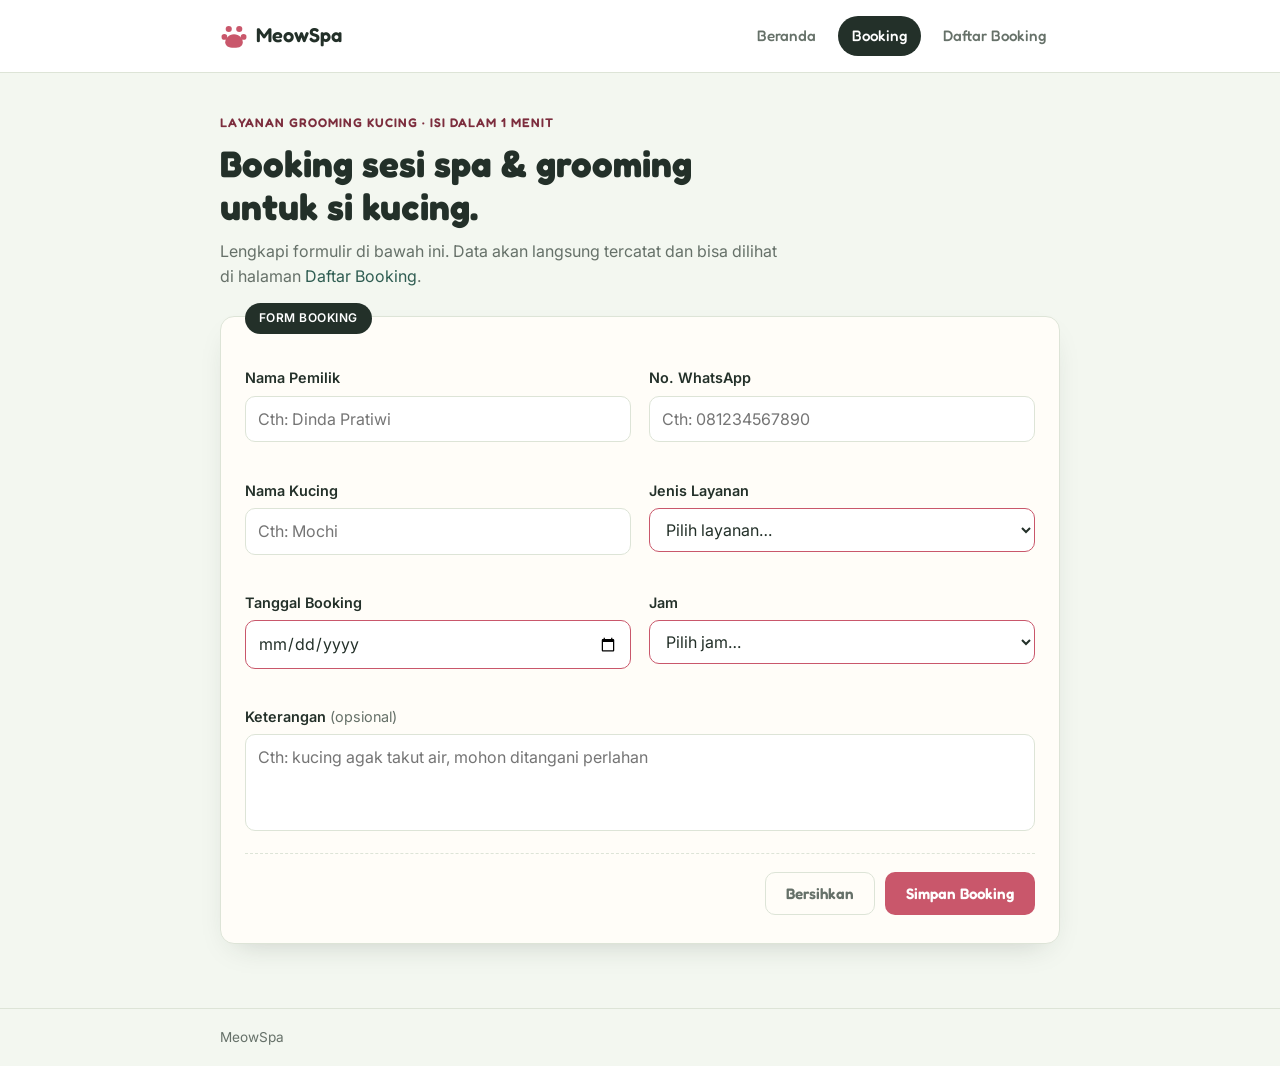
==== booking.html @ ca661186 "First Commit" ====
<!DOCTYPE html>
<html lang="id">
<head>
  <meta charset="UTF-8" />
  <meta name="viewport" content="width=device-width, initial-scale=1.0" />
  <title>Booking &mdash; MeowSpa</title>
  <link rel="preconnect" href="https://fonts.googleapis.com" />
  <link href="https://fonts.googleapis.com/css2?family=Fredoka:wght@500;600;700&family=Inter:wght@400;500;600&family=IBM+Plex+Mono:wght@500&display=swap" rel="stylesheet" />
  <link rel="stylesheet" href="css/style.css" />
</head>
<body>
  <header class="site-header">
    <div class="container header-inner">
      <a href="index.html" class="logo">
        <span class="paw" aria-hidden="true">
          <svg viewBox="0 0 64 64" width="28" height="28" fill="currentColor">
            <circle cx="20" cy="16" r="7"/><circle cx="44" cy="16" r="7"/>
            <circle cx="10" cy="34" r="6.5"/><circle cx="54" cy="34" r="6.5"/>
            <path d="M32 28c12 0 20 9 20 18s-7 13-20 13-20-5-20-13 8-18 20-18z"/>
          </svg>
        </span>
        MeowSpa
      </a>
      <nav class="main-nav">
        <a href="index.html" class="nav-link">Beranda</a>
        <a href="booking.html" class="nav-link is-active">Booking</a>
        <a href="data.html" class="nav-link">Daftar Booking</a>
      </nav>
    </div>
  </header>

  <main class="container page">
    <section class="hero">
      <p class="eyebrow">Layanan grooming kucing &middot; isi dalam 1 menit</p>
      <h1>Booking sesi spa &amp; grooming untuk si kucing.</h1>
      <p class="hero-sub">Lengkapi formulir di bawah ini. Data akan langsung tercatat dan bisa dilihat di halaman <a href="data.html">Daftar Booking</a>.</p>
    </section>

    <section class="ticket">
      <div class="ticket-tab" aria-hidden="true">Form Booking</div>

      <form id="booking-form" class="booking-form" novalidate>
        <div id="form-alert" class="form-alert" role="alert" hidden></div>

        <div class="field-grid">
          <div class="field">
            <label for="namaPemilik">Nama Pemilik</label>
            <input type="text" id="namaPemilik" name="namaPemilik" placeholder="Cth: Dinda Pratiwi" required />
            <span class="field-error" data-for="namaPemilik"></span>
          </div>

          <div class="field">
            <label for="noHp">No. WhatsApp</label>
            <input type="tel" id="noHp" name="noHp" placeholder="Cth: 081234567890" pattern="[0-9+\s-]{8,15}" required />
            <span class="field-error" data-for="noHp"></span>
          </div>

          <div class="field">
            <label for="namaKucing">Nama Kucing</label>
            <input type="text" id="namaKucing" name="namaKucing" placeholder="Cth: Mochi" required />
            <span class="field-error" data-for="namaKucing"></span>
          </div>

          <div class="field">
            <label for="jenisLayanan">Jenis Layanan</label>
            <select id="jenisLayanan" name="jenisLayanan" required>
              <option value="" disabled selected>Pilih layanan&hellip;</option>
              <option value="Mandi Biasa">Mandi Biasa</option>
              <option value="Mandi + Sisir Bulu">Mandi + Sisir Bulu</option>
              <option value="Grooming Lengkap">Grooming Lengkap (mandi, potong kuku, sisir)</option>
              <option value="Cukur Bulu Penuh">Cukur Bulu Penuh</option>
              <option value="Spa &amp; Aromatherapy">Spa &amp; Aromatherapy</option>
            </select>
            <span class="field-error" data-for="jenisLayanan"></span>
          </div>

          <div class="field">
            <label for="tanggal">Tanggal Booking</label>
            <input type="date" id="tanggal" name="tanggal" required />
            <span class="field-error" data-for="tanggal"></span>
          </div>

          <div class="field">
            <label for="jam">Jam</label>
            <select id="jam" name="jam" required>
              <option value="" disabled selected>Pilih jam&hellip;</option>
              <option>09:00</option>
              <option>10:30</option>
              <option>12:00</option>
              <option>13:30</option>
              <option>15:00</option>
              <option>16:30</option>
            </select>
            <span class="field-error" data-for="jam"></span>
          </div>

          <div class="field field-wide">
            <label for="keterangan">Keterangan <span class="optional">(opsional)</span></label>
            <textarea id="keterangan" name="keterangan" rows="3" placeholder="Cth: kucing agak takut air, mohon ditangani perlahan"></textarea>
          </div>
        </div>

        <div class="form-actions">
          <button type="reset" class="btn btn-ghost">Bersihkan</button>
          <button type="submit" class="btn btn-primary">Simpan Booking</button>
        </div>
      </form>
    </section>
  </main>

  <footer class="site-footer">
    <div class="container">MeowSpa</div>
  </footer>

  <script src="js/script.js"></script>
</body>
</html>
---- css/style.css ----
/* =================================================================
   MeowSpa — design tokens
   ================================================================= */

:root {
  --bg: #f3f7f0;
  --paper: #fffdf8;
  --surface: #ffffff;
  --ink: #233029;
  --muted: #667169;
  --accent: #c9576b;
  --accent-ink: #7c2d3d;
  --pine: #2f5d52;
  --border: #dde4d7;
  --radius: 14px;
  --shadow: 0 12px 30px -16px rgba(35, 48, 41, 0.25);
}

* { box-sizing: border-box; }

html, body {
  margin: 0;
  padding: 0;
}

body {
  background: var(--bg);
  color: var(--ink);
  font-family: "Inter", system-ui, sans-serif;
  line-height: 1.55;
  -webkit-font-smoothing: antialiased;
}

h1, h2, .logo, .btn, .eyebrow, .nav-link {
  font-family: "Fredoka", "Inter", system-ui, sans-serif;
}

a {
  color: var(--pine);
  text-decoration: none;
}
a:hover { text-decoration: underline; }

.container {
  width: 100%;
  max-width: 880px;
  margin: 0 auto;
  padding: 0 20px;
}

:focus-visible {
  outline: 3px solid var(--accent);
  outline-offset: 2px;
  border-radius: 4px;
}

/* ---------- Animasi & transisi ---------- */
@keyframes fade-slide-up {
  from { opacity: 0; transform: translateY(14px); }
  to { opacity: 1; transform: translateY(0); }
}

@keyframes pop-in {
  0% { opacity: 0; transform: scale(0.9); }
  60% { opacity: 1; transform: scale(1.04); }
  100% { opacity: 1; transform: scale(1); }
}

@keyframes paw-wiggle {
  0%, 100% { transform: rotate(0deg); }
  25% { transform: rotate(-14deg); }
  50% { transform: rotate(10deg); }
  75% { transform: rotate(-6deg); }
}

@keyframes tab-pop {
  from { opacity: 0; transform: translateY(-6px) scale(0.92); }
  to { opacity: 1; transform: translateY(0) scale(1); }
}

@keyframes row-in {
  from { opacity: 0; transform: translateX(-8px); }
  to { opacity: 1; transform: translateX(0); }
}

@keyframes float-paw {
  0%, 100% { transform: translateY(0); }
  50% { transform: translateY(-6px); }
}

@keyframes fade-in {
  from { opacity: 0; }
  to { opacity: 1; }
}

@keyframes shake {
  10%, 90% { transform: translateX(-1px); }
  20%, 80% { transform: translateX(2px); }
  30%, 50%, 70% { transform: translateX(-4px); }
  40%, 60% { transform: translateX(4px); }
}

@media (prefers-reduced-motion: reduce) {
  *, *::before, *::after {
    animation-duration: 0.001ms !important;
    animation-iteration-count: 1 !important;
    transition-duration: 0.001ms !important;
    scroll-behavior: auto !important;
  }
}

/* ---------- Header ---------- */
.site-header {
  background: var(--surface);
  border-bottom: 1px solid var(--border);
}

.header-inner {
  display: flex;
  align-items: center;
  justify-content: space-between;
  flex-wrap: wrap;
  gap: 12px;
  padding-top: 16px;
  padding-bottom: 16px;
}

.logo {
  display: inline-flex;
  align-items: center;
  gap: 8px;
  font-weight: 600;
  font-size: 1.25rem;
  color: var(--ink);
}

.paw { color: var(--accent); display: inline-flex; transform-origin: 70% 90%; }
.paw-big { color: var(--border); }

.logo:hover .paw, .logo:focus-visible .paw {
  animation: paw-wiggle 0.5s ease-in-out;
}

.main-nav {
  display: flex;
  gap: 8px;
}

.nav-link {
  padding: 8px 14px;
  border-radius: 999px;
  color: var(--muted);
  font-weight: 500;
  font-size: 0.95rem;
  transition: background 0.15s ease, transform 0.12s ease;
}
.nav-link:hover { text-decoration: none; background: var(--bg); }
.nav-link:active { transform: scale(0.95); }
.nav-link.is-active {
  background: var(--ink);
  color: #fff;
}

/* ---------- Page / Hero ---------- */
.page { padding: 40px 20px 64px; }

.page > * {
  animation: fade-slide-up 0.55s cubic-bezier(0.22, 1, 0.36, 1) both;
}
.page > *:nth-child(1) { animation-delay: 0s; }
.page > *:nth-child(2) { animation-delay: 0.08s; }
.page > *:nth-child(3) { animation-delay: 0.16s; }
.page > *:nth-child(4) { animation-delay: 0.24s; }

.hero { max-width: 560px; margin-bottom: 28px; }
.hero-compact { margin-bottom: 20px; }

.eyebrow {
  text-transform: uppercase;
  letter-spacing: 0.08em;
  font-size: 0.78rem;
  font-weight: 600;
  color: var(--accent-ink);
  margin: 0 0 10px;
}

.hero h1 {
  font-size: clamp(1.6rem, 4vw, 2.3rem);
  line-height: 1.18;
  margin: 0 0 10px;
}

.hero-sub { color: var(--muted); margin: 0; }

/* ---------- Homepage: hero ---------- */
.hero-home { max-width: 600px; margin-bottom: 56px; }

.hero-home h1 { font-size: clamp(1.8rem, 4.4vw, 2.6rem); }

.hero-actions {
  display: flex;
  flex-wrap: wrap;
  gap: 12px;
  margin-top: 22px;
}

.highlights {
  list-style: none;
  display: flex;
  flex-wrap: wrap;
  gap: 10px 22px;
  padding: 0;
  margin: 26px 0 0;
}

.highlights li {
  display: flex;
  align-items: center;
  gap: 7px;
  font-size: 0.88rem;
  color: var(--muted);
}

.highlights .paw { width: 16px; height: 16px; }

/* ---------- Homepage: sections ---------- */
.section { margin-bottom: 56px; }

.section-head { max-width: 480px; margin-bottom: 22px; }
.section-head h2 { font-size: clamp(1.3rem, 3vw, 1.7rem); margin: 0; }

/* ---------- Homepage:  grid ---------- */
.services-grid {
  display: grid;
  grid-template-columns: repeat(auto-fit, minmax(200px, 1fr));
  gap: 16px;
}

.services-grid .service-card {
  animation: fade-slide-up 0.5s cubic-bezier(0.22, 1, 0.36, 1) both;
}
.services-grid .service-card:nth-child(1) { animation-delay: 0.05s; }
.services-grid .service-card:nth-child(2) { animation-delay: 0.1s; }
.services-grid .service-card:nth-child(3) { animation-delay: 0.15s; }
.services-grid .service-card:nth-child(4) { animation-delay: 0.2s; }
.services-grid .service-card:nth-child(5) { animation-delay: 0.25s; }

.service-card {
  background: var(--surface);
  border: 1px solid var(--border);
  border-radius: var(--radius);
  padding: 20px;
  transition: transform 0.2s ease, box-shadow 0.2s ease;
}

.service-card:hover {
  transform: translateY(-4px);
  box-shadow: var(--shadow);
}

.service-card:hover .service-icon {
  animation: paw-wiggle 0.5s ease-in-out;
}

.service-icon {
  display: inline-flex;
  align-items: center;
  justify-content: center;
  width: 40px;
  height: 40px;
  border-radius: 50%;
  background: #fdecef;
  font-size: 1.2rem;
  margin-bottom: 12px;
}

.service-card h3 {
  font-family: "Fredoka", "Inter", system-ui, sans-serif;
  font-size: 1.05rem;
  margin: 0 0 6px;
}

.service-card p {
  font-size: 0.9rem;
  color: var(--muted);
  margin: 0;
}

/* ---------- Homepage: steps ---------- */
.steps {
  list-style: none;
  display: grid;
  grid-template-columns: 1fr;
  gap: 20px;
  padding: 0;
  margin: 0;
}

@media (min-width: 720px) {
  .steps { grid-template-columns: repeat(3, 1fr); }
}

.step {
  display: flex;
  gap: 14px;
  align-items: flex-start;
  animation: fade-slide-up 0.5s cubic-bezier(0.22, 1, 0.36, 1) both;
}
.steps .step:nth-child(1) { animation-delay: 0.05s; }
.steps .step:nth-child(2) { animation-delay: 0.15s; }
.steps .step:nth-child(3) { animation-delay: 0.25s; }

.step-num {
  flex: none;
  display: inline-flex;
  align-items: center;
  justify-content: center;
  width: 32px;
  height: 32px;
  border-radius: 50%;
  background: var(--pine);
  color: #fff;
  font-family: "IBM Plex Mono", monospace;
  font-weight: 500;
  font-size: 0.9rem;
}

.step h3 {
  font-family: "Fredoka", "Inter", system-ui, sans-serif;
  font-size: 1rem;
  margin: 0 0 4px;
}

.step p {
  font-size: 0.88rem;
  color: var(--muted);
  margin: 0;
}


.cta-banner {
  position: relative;
  background: var(--ink);
  color: #fff;
  border-radius: var(--radius);
  padding: 40px 28px;
  text-align: center;
  overflow: hidden;
}

.cta-tag {
  display: inline-block;
  background: var(--accent);
  color: #fff;
  font-size: 0.76rem;
  font-weight: 600;
  text-transform: uppercase;
  letter-spacing: 0.05em;
  padding: 5px 12px;
  border-radius: 999px;
  margin-bottom: 14px;
  animation: pop-in 0.5s cubic-bezier(0.34, 1.56, 0.64, 1) both;
  animation-delay: 0.1s;
}

.cta-banner h2 {
  font-size: clamp(1.3rem, 3.4vw, 1.8rem);
  margin: 0 0 6px;
}

.cta-banner p {
  color: #cdd6cf;
  margin: 0 0 20px;
}

.btn-on-dark {
  background: #fff;
  color: var(--ink);
}
.btn-on-dark:hover { background: #f1efe7; }

/* ---------- Ticket (form card) ---------- */

.ticket {
  position: relative;
  background: var(--paper);
  border: 1px solid var(--border);
  border-radius: var(--radius);
  box-shadow: var(--shadow);
  padding: 32px 24px 28px;
  margin-top: 8px;
}

.ticket-tab {
  position: absolute;
  top: -14px;
  left: 24px;
  background: var(--ink);
  color: #fff;
  font-size: 0.75rem;
  font-weight: 600;
  letter-spacing: 0.04em;
  text-transform: uppercase;
  padding: 6px 14px;
  border-radius: 999px;
  animation: tab-pop 0.5s cubic-bezier(0.34, 1.56, 0.64, 1) both;
  animation-delay: 0.15s;
}

.field-grid {
  display: grid;
  grid-template-columns: 1fr;
  gap: 18px;
  margin-top: 18px;
}

@media (min-width: 640px) {
  .field-grid { grid-template-columns: 1fr 1fr; }
  .field-wide { grid-column: 1 / -1; }
}

.field { display: flex; flex-direction: column; gap: 6px; }

.field label {
  font-size: 0.9rem;
  font-weight: 600;
  color: var(--ink);
}

.optional { font-weight: 400; color: var(--muted); }

input, select, textarea {
  font: inherit;
  font-family: "Inter", system-ui, sans-serif;
  padding: 10px 12px;
  border: 1px solid var(--border);
  border-radius: 10px;
  background: var(--surface);
  color: var(--ink);
  width: 100%;
  transition: border-color 0.15s ease, transform 0.15s ease, box-shadow 0.15s ease;
}

input:focus, select:focus, textarea:focus {
  border-color: var(--accent);
  transform: translateY(-1px);
  box-shadow: 0 0 0 3px rgba(201, 87, 107, 0.15);
}

textarea { resize: none; }

input:invalid:not(:placeholder-shown):not(:focus),
select:invalid:not(:focus) {
  border-color: var(--accent);
}

.field-error {
  font-size: 0.82rem;
  color: var(--accent-ink);
  min-height: 1em;
}
.field-error:not(:empty) {
  animation: fade-in 0.2s ease both;
}

.form-alert {
  border-radius: 10px;
  padding: 12px 14px;
  margin-bottom: 6px;
  font-size: 0.92rem;
  font-weight: 500;
}
.form-alert.success { background: #e7f3ea; color: #235c3a; animation: pop-in 0.4s cubic-bezier(0.34, 1.56, 0.64, 1) both; }
.form-alert.error { background: #fbe9ea; color: var(--accent-ink); animation: shake 0.4s ease both; }

.form-actions {
  display: flex;
  justify-content: flex-end;
  gap: 10px;
  margin-top: 22px;
  border-top: 1px dashed var(--border);
  padding-top: 18px;
}

/* ---------- Buttons ---------- */
.btn {
  display: inline-flex;
  align-items: center;
  justify-content: center;
  gap: 6px;
  font-weight: 600;
  font-size: 0.95rem;
  padding: 11px 20px;
  border-radius: 10px;
  border: 1px solid transparent;
  cursor: pointer;
  transition: transform 0.15s cubic-bezier(0.34, 1.56, 0.64, 1), background 0.15s ease, box-shadow 0.15s ease;
}
.btn:hover { transform: translateY(-2px); }
.btn:active { transform: translateY(0) scale(0.96); }

.btn-primary { background: var(--accent); color: #fff; }
.btn-primary:hover { background: var(--accent-ink); }

.btn-ghost { background: transparent; color: var(--muted); border-color: var(--border); }
.btn-ghost:hover { background: var(--bg); color: var(--ink); }

.btn-small { padding: 7px 14px; font-size: 0.85rem; }

/* ---------- table ---------- */

.ledger {
  background: var(--surface);
  border: 1px solid var(--border);
  border-radius: var(--radius);
  box-shadow: var(--shadow);
  overflow: hidden;
}

.ledger-toolbar {
  display: flex;
  align-items: center;
  justify-content: space-between;
  gap: 10px;
  padding: 16px 20px;
  border-bottom: 1px solid var(--border);
}

.count-badge {
  font-family: "IBM Plex Mono", monospace;
  font-size: 0.82rem;
  color: var(--pine);
  background: #eaf3ec;
  padding: 4px 10px;
  border-radius: 999px;
}
.count-badge.pop {
  animation: pop-in 0.3s cubic-bezier(0.34, 1.56, 0.64, 1);
}

.table-wrap { overflow-x: auto; }

.booking-table {
  width: 100%;
  border-collapse: collapse;
  min-width: 760px;
}

.booking-table th, .booking-table td {
  padding: 12px 16px;
  text-align: left;
  font-size: 0.92rem;
  border-bottom: 1px solid var(--border);
  white-space: nowrap;
}

.booking-table th {
  font-size: 0.76rem;
  text-transform: uppercase;
  letter-spacing: 0.04em;
  color: var(--muted);
  background: var(--bg);
}

.booking-table td.col-keterangan { white-space: normal; max-width: 220px; }

.booking-table tbody tr {
  animation: row-in 0.4s cubic-bezier(0.22, 1, 0.36, 1) both;
  transition: background 0.15s ease;
}
.booking-table tbody tr:hover { background: #fbf8f2; }

.kode-pill {
  font-family: "IBM Plex Mono", monospace;
  font-weight: 500;
  color: var(--pine);
}

.layanan-tag {
  display: inline-block;
  font-size: 0.8rem;
  background: #fdecef;
  color: var(--accent-ink);
  padding: 3px 9px;
  border-radius: 999px;
}

.empty-state {
  display: flex;
  flex-direction: column;
  align-items: center;
  gap: 10px;
  text-align: center;
  padding: 48px 20px 56px;
  color: var(--muted);
}

.empty-state .paw-big {
  animation: float-paw 2.4s ease-in-out infinite;
}

/* ---------- Footer ---------- */
.site-footer {
  border-top: 1px solid var(--border);
  padding: 18px 20px;
  color: var(--muted);
  font-size: 0.85rem;
}

/* ---------- Small screens ---------- */
@media (max-width: 480px) {
  .ticket { padding: 26px 16px 22px; }
  .form-actions { justify-content: stretch; }
  .form-actions .btn { flex: 1; }
  .ledger-toolbar { flex-wrap: wrap; }
}
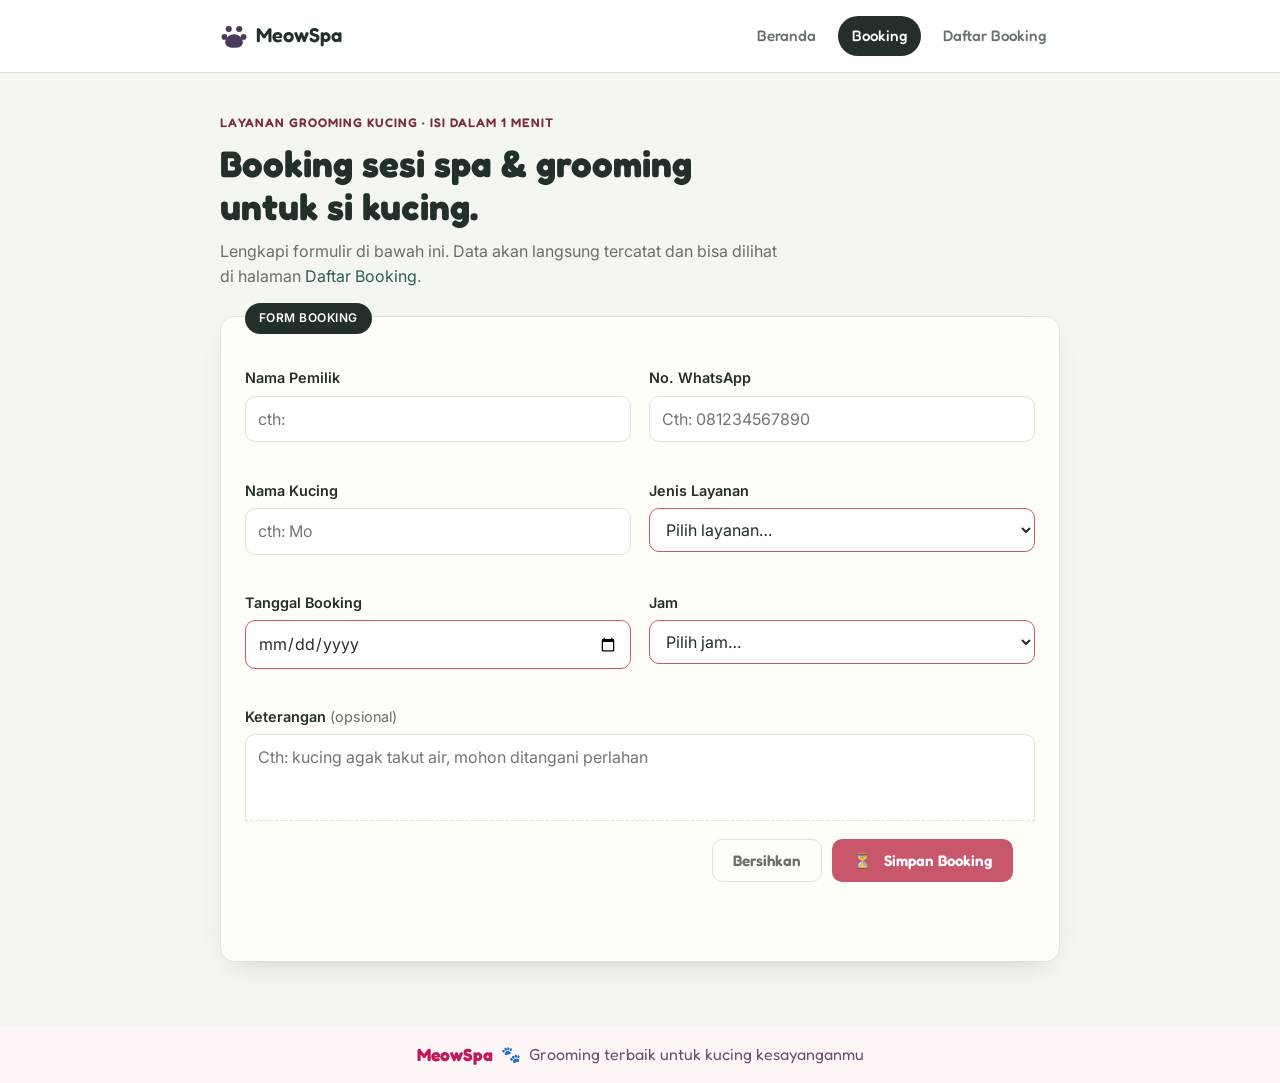
==== commit 18e4ed43: "update halaman index, booking, dan data serta tombol edit dan hapus" ====
--- a/booking.html
+++ b/booking.html
@@ -90,6 +90,7 @@
               <option>13:30</option>
               <option>15:00</option>
               <option>16:30</option>
+              <option>17:30</option>
             </select>
             <span class="field-error" data-for="jam"></span>
           </div>
@@ -102,16 +103,23 @@
 
         <div class="form-actions">
           <button type="reset" class="btn btn-ghost">Bersihkan</button>
-          <button type="submit" class="btn btn-primary">Simpan Booking</button>
+          <button type="submit" class="btn btn-primary">
+            <span class="emoji-bow">⏳</span>Simpan Booking
+          </button>
         </div>
       </form>
     </section>
   </main>
 
-  <footer class="site-footer">
-    <div class="container">MeowSpa</div>
+  <!-- footer -->
+  <footer class="footer">
+    <div class="footer-brand">
+      <span class="brand-name">MeowSpa</span>
+      <span class="paw">🐾</span>
+      <span class="tagline">Grooming terbaik untuk kucing kesayanganmu</span>
+    </div>
   </footer>
 
-  <script src="js/script.js"></script>
+  <script src="JS/script.js"></script>
 </body>
 </html>
--- a/css/style.css
+++ b/css/style.css
@@ -482,6 +482,15 @@
   padding-top: 18px;
 }
 
+.form-actions {
+  position: sticky;
+  bottom: 0;
+  background: var(--paper);
+  padding: 18px 22px;
+  border-top: 1px dashed var(--border);
+  z-index: 10;
+}
+
 /* ---------- Buttons ---------- */
 .btn {
   display: inline-flex;
@@ -505,7 +514,25 @@
 .btn-ghost { background: transparent; color: var(--muted); border-color: var(--border); }
 .btn-ghost:hover { background: var(--bg); color: var(--ink); }
 
+.btn-danger { background: #b3394c; color: #fff; }
+.btn-danger:hover { background: #8f2638; }
+
 .btn-small { padding: 7px 14px; font-size: 0.85rem; }
+
+.emoji-bow {
+  display: inline-block;
+  margin-right: 6px;       /* jarak kecil sebelum teks */
+  animation: bow-swing 1.8s ease-in-out infinite;
+  transform-origin: center;
+}
+
+/* Animasi berayun lembut */
+@keyframes bow-swing {
+  0%, 100% { transform: rotate(0deg); }
+  25% { transform: rotate(-10deg); }
+  50% { transform: rotate(10deg); }
+  75% { transform: rotate(-6deg); }
+}
 
 /* ---------- table ---------- */
 
@@ -563,12 +590,74 @@
 }
 
 .booking-table td.col-keterangan { white-space: normal; max-width: 220px; }
+.booking-table td.col-actions, .booking-table th[aria-label="Aksi"] { white-space: nowrap; }
 
 .booking-table tbody tr {
   animation: row-in 0.4s cubic-bezier(0.22, 1, 0.36, 1) both;
-  transition: background 0.15s ease;
+  transition: background 0.15s ease, opacity 0.25s ease, transform 0.25s ease;
 }
 .booking-table tbody tr:hover { background: #fbf8f2; }
+
+/* baris yang sedang dihapus: meluncur & memudar sebelum benar-benar lenyap */
+.booking-table tbody tr.row-out {
+  opacity: 0;
+  transform: translateX(14px) scale(0.98);
+}
+
+/* baris yang baru saja diedit: kasih kedipan warna lembut sebagai penanda */
+@keyframes row-flash {
+  0% { background: #fdecef; }
+  100% { background: transparent; }
+}
+.booking-table tbody tr.row-flash {
+  animation: row-in 0.4s cubic-bezier(0.22, 1, 0.36, 1) both, row-flash 1.2s ease;
+}
+
+.icon-btn {
+  background: none;
+  border: none;
+  cursor: pointer;
+  font-size: 1rem;
+  line-height: 1;
+  padding: 6px 8px;
+  border-radius: 8px;
+  transition: transform 0.15s cubic-bezier(0.34, 1.56, 0.64, 1), background 0.15s ease;
+}
+.icon-btn:hover { transform: translateY(-1px) scale(1.1); }
+.icon-btn:active { transform: scale(0.92); }
+.icon-btn-edit:hover { background: #eaf3ec; }
+.icon-btn-delete:hover { background: #fdecef; }
+
+/* Tambahan styling kapsul untuk tombol aksi */
+.icon-btn-edit {
+  display: inline-flex;
+  align-items: center;
+  gap: 4px;
+  font-size: 0.78rem;
+  background: #e0f0ff;   /* biru lembut */
+  color: #007bff;
+  padding: 4px 10px;
+  border-radius: 999px;
+}
+.icon-btn-edit:hover {
+  background: #cce4ff;
+  transform: translateY(-2px);
+}
+
+.icon-btn-delete {
+  display: inline-flex;
+  align-items: center;
+  gap: 4px;
+  font-size: 0.78rem;
+  background: #ffe0e0;   /* merah muda */
+  color: #d9534f;
+  padding: 4px 10px;
+  border-radius: 999px;
+}
+.icon-btn-delete:hover {
+  background: #ffc9c9;
+  transform: translateY(-2px);
+}
 
 .kode-pill {
   font-family: "IBM Plex Mono", monospace;
@@ -576,14 +665,24 @@
   color: var(--pine);
 }
 
-.layanan-tag {
+/* .layanan-tag {
   display: inline-block;
-  font-size: 0.8rem;
-  background: #fdecef;
+  font-size: 0.78rem;
+  background: var(--accent-light);
   color: var(--accent-ink);
   padding: 3px 9px;
   border-radius: 999px;
-}
+} */
+
+.card-price {
+  display: inline-block;
+  font-size: 0.78rem;
+  background: #d4f5d4; /* langsung pakai warna hijau muda */
+  color: #2a7a2a;      /* hijau tua */
+  padding: 3px 9px;
+  border-radius: 999px;
+}
+
 
 .empty-state {
   display: flex;
@@ -599,12 +698,98 @@
   animation: float-paw 2.4s ease-in-out infinite;
 }
 
+/* ---------- Modal (Edit Booking & Konfirmasi Hapus) ---------- */
+
+body.modal-open { overflow: hidden; }
+
+.modal-overlay {
+  position: fixed;
+  inset: 0;
+  z-index: 50;
+  display: flex;
+  align-items: flex-start;   /* mulai dari atas, bukan tengah */
+  justify-content: center;
+  overflow-y: auto;          /* biar bisa di-scroll */
+  padding: 40px 20px;        /* jarak aman atas & bawah */
+  background: rgba(35, 48, 41, 0.45);
+  backdrop-filter: blur(2px);
+  opacity: 0;
+  visibility: hidden;
+  transition: opacity 0.25s ease, visibility 0.25s ease;
+}
+.modal-overlay.is-open { opacity: 1; visibility: visible; }
+
+.modal-card {
+  position: relative;
+  width: 100%;
+  max-width: 560px;
+  max-height: none;          /* biarkan tinggi alami */
+  overflow-y: auto;          /* konten panjang bisa di-scroll */
+  padding: 40px 24px 60px;   /* ruang atas & bawah konten */
+  margin-top: 0;             /* jangan pakai margin-top lagi */
+}
+
+.modal-close {
+  position: absolute;
+  top: 14px;
+  right: 14px;
+  background: none;
+  border: none;
+  font-size: 1.4rem;
+  line-height: 1;
+  color: var(--muted);
+  cursor: pointer;
+  padding: 4px 10px;
+  border-radius: 8px;
+  transition: background 0.15s ease, color 0.15s ease, transform 0.2s ease;
+}
+.modal-close:hover { background: var(--bg); color: var(--ink); transform: rotate(90deg); }
+
+.modal-title { margin: 14px 0 4px; font-size: 1.2rem; }
+
+.confirm-card {
+  text-align: center;
+  max-width: 360px;
+  padding: 32px 28px 28px;
+}
+.confirm-icon {
+  display: inline-flex;
+  font-size: 2rem;
+  margin-bottom: 8px;
+  animation: paw-wiggle 0.6s ease-in-out;
+}
+.confirm-card h2 { font-size: 1.15rem; margin: 0 0 6px; }
+.confirm-card p { color: var(--muted); font-size: 0.9rem; margin: 0 0 4px; }
+
 /* ---------- Footer ---------- */
-.site-footer {
-  border-top: 1px solid var(--border);
-  padding: 18px 20px;
-  color: var(--muted);
-  font-size: 0.85rem;
+.footer {
+  background: #fff6f8; /* warna lembut seperti di gambar */
+  padding: 15px 0;
+  text-align: center;
+  font-family: 'Fredoka', sans-serif;
+}
+
+.footer-brand {
+  display: flex;
+  justify-content: center;
+  align-items: center;
+  gap: 8px;
+}
+
+.brand-name {
+  font-weight: 700;
+  color: #c2185b; /* merah muda tua */
+  font-size: 1.1rem;
+}
+
+.paw {
+  color: #4a3b5a; /* ungu tua */
+  font-size: 1rem;
+}
+
+.tagline {
+  color: #6b4f6f;
+  font-size: 1rem;
 }
 
 /* ---------- Small screens ---------- */
@@ -614,3 +799,382 @@
   .form-actions .btn { flex: 1; }
   .ledger-toolbar { flex-wrap: wrap; }
 }
+
+/* =================================================================
+   ANIMASI KOMPLEKS TAMBAHAN — MeowSpa Enhanced
+   ================================================================= */
+
+/* ---------- Keyframes baru ---------- */
+
+/* Gelombang mengalir untuk hero background */
+@keyframes wave-flow {
+  0%   { background-position: 0% 50%; }
+  50%  { background-position: 100% 50%; }
+  100% { background-position: 0% 50%; }
+}
+
+/* Pulse berdenyut seperti jantung */
+@keyframes heartbeat {
+  0%, 100% { transform: scale(1); }
+  14%       { transform: scale(1.2); }
+  28%       { transform: scale(1); }
+  42%       { transform: scale(1.15); }
+  56%       { transform: scale(1); }
+}
+
+/* Shine / kilauan menyapu */
+@keyframes shine-sweep {
+  0%   { left: -80%; }
+  100% { left: 120%; }
+}
+
+/* Partikel bintang berputar (untuk CTA) */
+@keyframes star-orbit {
+  from { transform: rotate(0deg) translateX(22px) rotate(0deg); }
+  to   { transform: rotate(360deg) translateX(22px) rotate(-360deg); }
+}
+
+/* Bounce masuk dari bawah dengan spring */
+@keyframes spring-in {
+  0%   { opacity: 0; transform: translateY(40px) scale(0.8); }
+  60%  { transform: translateY(-10px) scale(1.05); }
+  80%  { transform: translateY(4px) scale(0.98); }
+  100% { opacity: 1; transform: translateY(0) scale(1); }
+}
+
+/* Berkedip kasar seperti neon sign */
+@keyframes neon-flicker {
+  0%, 19%, 21%, 23%, 25%, 54%, 56%, 100% {
+    text-shadow: 0 0 4px var(--accent), 0 0 12px var(--accent), 0 0 24px var(--accent);
+    opacity: 1;
+  }
+  20%, 24%, 55% { opacity: 0.7; text-shadow: none; }
+}
+
+/* Rotasi perlahan abadi (untuk badge / ikon dekoratif) */
+@keyframes slow-spin {
+  from { transform: rotate(0deg); }
+  to   { transform: rotate(360deg); }
+}
+
+/* Morfing border radius (blob) */
+@keyframes blob-morph {
+  0%, 100% { border-radius: 60% 40% 70% 30% / 50% 60% 40% 50%; }
+  25%       { border-radius: 40% 60% 30% 70% / 60% 40% 60% 40%; }
+  50%       { border-radius: 70% 30% 50% 50% / 30% 70% 50% 50%; }
+  75%       { border-radius: 30% 70% 60% 40% / 70% 30% 40% 60%; }
+}
+
+/* Ripple melebar (untuk efek klik / hover) */
+@keyframes ripple-expand {
+  0%   { transform: scale(0); opacity: 0.5; }
+  100% { transform: scale(4); opacity: 0; }
+}
+
+/* Teks muncul karakter per karakter (typewriter effect) */
+@keyframes typewriter-cursor {
+  0%, 100% { border-right-color: var(--accent); }
+  50%       { border-right-color: transparent; }
+}
+
+/* Slide-in dari kanan */
+@keyframes slide-in-right {
+  from { opacity: 0; transform: translateX(30px); }
+  to   { opacity: 1; transform: translateX(0); }
+}
+
+/* Stagger reveal baris tabel (lebih dramatis) */
+@keyframes row-cascade {
+  0%   { opacity: 0; transform: translateX(-16px) skewX(-4deg); }
+  60%  { transform: translateX(3px) skewX(1deg); }
+  100% { opacity: 1; transform: translateX(0) skewX(0); }
+}
+
+/* Badge count ganti angka: flip vertikal */
+@keyframes count-flip {
+  0%   { transform: rotateX(0deg); opacity: 1; }
+  45%  { transform: rotateX(-90deg); opacity: 0; }
+  55%  { transform: rotateX(90deg); opacity: 0; }
+  100% { transform: rotateX(0deg); opacity: 1; }
+}
+
+/* Glitter / shimmer untuk layanan card */
+@keyframes glitter-pulse {
+  0%, 100% { box-shadow: 0 0 0 0 rgba(201, 87, 107, 0); }
+  50%       { box-shadow: 0 0 0 8px rgba(201, 87, 107, 0.08); }
+}
+
+/* Teks bergoyang santai */
+@keyframes text-sway {
+  0%, 100% { transform: rotate(-1deg); }
+  50%       { transform: rotate(1deg); }
+}
+
+/* ---------- Hero Home — background gradient animasi ---------- */
+
+.hero-home {
+  position: relative;
+  padding: 28px 24px;
+  border-radius: 20px;
+  background: linear-gradient(
+    135deg,
+    var(--bg) 0%,
+    #fce8ed 40%,
+    #e8f5ee 80%,
+    var(--bg) 100%
+  );
+  background-size: 300% 300%;
+  animation: wave-flow 8s ease infinite;
+  overflow: hidden;
+}
+
+/* Blob dekoratif di pojok kanan atas */
+.hero-home::before {
+  content: "";
+  position: absolute;
+  top: -30px;
+  right: -30px;
+  width: 140px;
+  height: 140px;
+  background: radial-gradient(circle, rgba(201,87,107,0.15) 0%, transparent 70%);
+  animation: blob-morph 7s ease-in-out infinite;
+}
+
+/* Blob dekoratif di pojok kiri bawah */
+.hero-home::after {
+  content: "";
+  position: absolute;
+  bottom: -20px;
+  left: -20px;
+  width: 100px;
+  height: 100px;
+  background: radial-gradient(circle, rgba(47,93,82,0.12) 0%, transparent 70%);
+  animation: blob-morph 9s ease-in-out infinite reverse;
+}
+
+/* ---------- Logo paw — heartbeat saat hover ---------- */
+.logo:hover .paw,
+.logo:focus-visible .paw {
+  animation: heartbeat 0.8s ease-in-out;
+}
+
+/* ---------- Tombol primary — efek shine menyapu ---------- */
+.btn-primary {
+  position: relative;
+  overflow: hidden;
+}
+.btn-primary::before {
+  content: "";
+  position: absolute;
+  top: 0;
+  left: -80%;
+  width: 60%;
+  height: 100%;
+  background: linear-gradient(
+    120deg,
+    transparent 0%,
+    rgba(255,255,255,0.35) 50%,
+    transparent 100%
+  );
+  pointer-events: none;
+  transition: none;
+}
+.btn-primary:hover::before {
+  animation: shine-sweep 0.55s ease forwards;
+}
+
+/* ---------- Service cards — spring-in + glitter + stagger ---------- */
+.services-grid .service-card {
+  animation: spring-in 0.65s cubic-bezier(0.22, 1, 0.36, 1) both;
+  transition: transform 0.25s cubic-bezier(0.34, 1.56, 0.64, 1),
+              box-shadow 0.25s ease;
+}
+.services-grid .service-card:nth-child(1) { animation-delay: 0.05s; }
+.services-grid .service-card:nth-child(2) { animation-delay: 0.12s; }
+.services-grid .service-card:nth-child(3) { animation-delay: 0.19s; }
+.services-grid .service-card:nth-child(4) { animation-delay: 0.26s; }
+.services-grid .service-card:nth-child(5) { animation-delay: 0.33s; }
+
+.service-card:hover {
+  animation: glitter-pulse 1.2s ease-in-out infinite;
+  transform: translateY(-6px) scale(1.02);
+}
+
+/* Ikon berputar satu kali penuh saat hover card */
+.service-card:hover .service-icon {
+  animation: slow-spin 0.6s ease-in-out 1 forwards,
+             paw-wiggle 0.4s ease-in-out 0.7s;
+}
+
+/* ---------- Steps — slide masuk dari kanan dengan stagger ---------- */
+.steps .step {
+  animation: slide-in-right 0.55s cubic-bezier(0.22, 1, 0.36, 1) both;
+}
+.steps .step:nth-child(1) { animation-delay: 0.1s; }
+.steps .step:nth-child(2) { animation-delay: 0.22s; }
+.steps .step:nth-child(3) { animation-delay: 0.34s; }
+
+/* Step-num pulse saat hover */
+.step:hover .step-num {
+  animation: heartbeat 0.6s ease-in-out;
+}
+
+/* ---------- CTA Banner — partikel bintang berputar orbit ---------- */
+.cta-banner {
+  position: relative;
+  background: linear-gradient(135deg, var(--ink) 0%, #1a3a2e 100%);
+  overflow: hidden;
+}
+
+/* Orbs dekoratif di CTA */
+.cta-banner::before {
+  content: "🐾";
+  position: absolute;
+  font-size: 5rem;
+  opacity: 0.06;
+  top: -10px;
+  right: -10px;
+  animation: slow-spin 20s linear infinite;
+  pointer-events: none;
+}
+
+.cta-tag {
+  animation: spring-in 0.5s cubic-bezier(0.34, 1.56, 0.64, 1) both 0.1s;
+}
+
+/* ---------- Tabel rows — cascade yang lebih dramatis ---------- */
+.booking-table tbody tr {
+  animation: row-cascade 0.45s cubic-bezier(0.22, 1, 0.36, 1) both;
+}
+
+/* ---------- Count badge — flip ---------- */
+.count-badge.pop {
+  animation: count-flip 0.35s cubic-bezier(0.22, 1, 0.36, 1);
+}
+
+/* ---------- Layanan tag — shimmer lembut ---------- */
+.layanan-tag {
+  position: relative;
+  overflow: hidden;
+  transition: transform 0.15s cubic-bezier(0.34, 1.56, 0.64, 1);
+}
+.layanan-tag:hover { transform: scale(1.06); }
+.layanan-tag::after {
+  content: "";
+  position: absolute;
+  top: 0;
+  left: -100%;
+  width: 60%;
+  height: 100%;
+  background: linear-gradient(90deg, transparent, rgba(255,255,255,0.4), transparent);
+  animation: shine-sweep 2s ease-in-out infinite;
+}
+
+/* ---------- Kode pill — glow saat hover ---------- */
+.kode-pill {
+  transition: color 0.2s ease, text-shadow 0.2s ease;
+}
+tr:hover .kode-pill {
+  color: var(--accent-ink);
+  text-shadow: 0 0 6px rgba(201, 87, 107, 0.4);
+}
+
+/* ---------- Modal card — spring masuk lebih bertenaga ---------- */
+.modal-overlay .modal-card {
+  transform: scale(0.85) translateY(20px);
+  transition: transform 0.35s cubic-bezier(0.34, 1.56, 0.64, 1);
+}
+.modal-overlay.is-open .modal-card {
+  transform: scale(1) translateY(0);
+}
+
+/* ---------- Ripple effect pada tombol ---------- */
+.btn {
+  position: relative;
+  overflow: hidden;
+}
+
+.btn .ripple {
+  position: absolute;
+  border-radius: 50%;
+  width: 50px;
+  height: 50px;
+  background: rgba(255, 255, 255, 0.35);
+  margin-top: -25px;
+  margin-left: -25px;
+  pointer-events: none;
+  animation: ripple-expand 0.6s linear forwards;
+}
+
+/* ---------- Empty state paw — animasi float lebih kompleks ---------- */
+.empty-state .paw-big {
+  animation: float-paw 2.4s ease-in-out infinite,
+             text-sway 3.5s ease-in-out infinite;
+  display: inline-block;
+}
+
+/* ---------- Form input — focus yang lebih hidup ---------- */
+input:focus, select:focus, textarea:focus {
+  border-color: var(--accent);
+  transform: translateY(-2px) scale(1.01);
+  box-shadow: 0 0 0 3px rgba(201, 87, 107, 0.15),
+              0 4px 12px rgba(201, 87, 107, 0.1);
+  transition: all 0.2s cubic-bezier(0.34, 1.56, 0.64, 1);
+}
+
+/* ---------- Nav link aktif — underline tumbuh ---------- */
+.nav-link {
+  position: relative;
+}
+.nav-link:not(.is-active)::after {
+  content: "";
+  position: absolute;
+  bottom: 2px;
+  left: 50%;
+  width: 0;
+  height: 2px;
+  background: var(--accent);
+  border-radius: 999px;
+  transition: width 0.2s ease, left 0.2s ease;
+}
+.nav-link:not(.is-active):hover::after {
+  width: calc(100% - 28px);
+  left: 14px;
+}
+
+/* ---------- Icon btn — berputar saat delete hover ---------- */
+.icon-btn-delete:hover {
+  animation: text-sway 0.3s ease-in-out 2;
+  color: var(--accent-ink);
+}
+
+/* ---------- Ticket tab pop lebih dramatis ---------- */
+.ticket-tab {
+  animation: spring-in 0.55s cubic-bezier(0.34, 1.56, 0.64, 1) both 0.1s;
+}
+
+/* ---------- Scroll-reveal utility (dipakai JS IntersectionObserver) ---------- */
+.reveal {
+  opacity: 0;
+  transform: translateY(24px);
+  transition: opacity 0.6s cubic-bezier(0.22, 1, 0.36, 1),
+              transform 0.6s cubic-bezier(0.22, 1, 0.36, 1);
+}
+.reveal.is-visible {
+  opacity: 1;
+  transform: translateY(0);
+}
+.reveal-right {
+  opacity: 0;
+  transform: translateX(24px);
+  transition: opacity 0.6s cubic-bezier(0.22, 1, 0.36, 1),
+              transform 0.6s cubic-bezier(0.22, 1, 0.36, 1);
+}
+.reveal-right.is-visible {
+  opacity: 1;
+  transform: translateX(0);
+}
+
+@media (max-height: 700px) {
+  .modal-card { margin-top: 20px; }
+}
